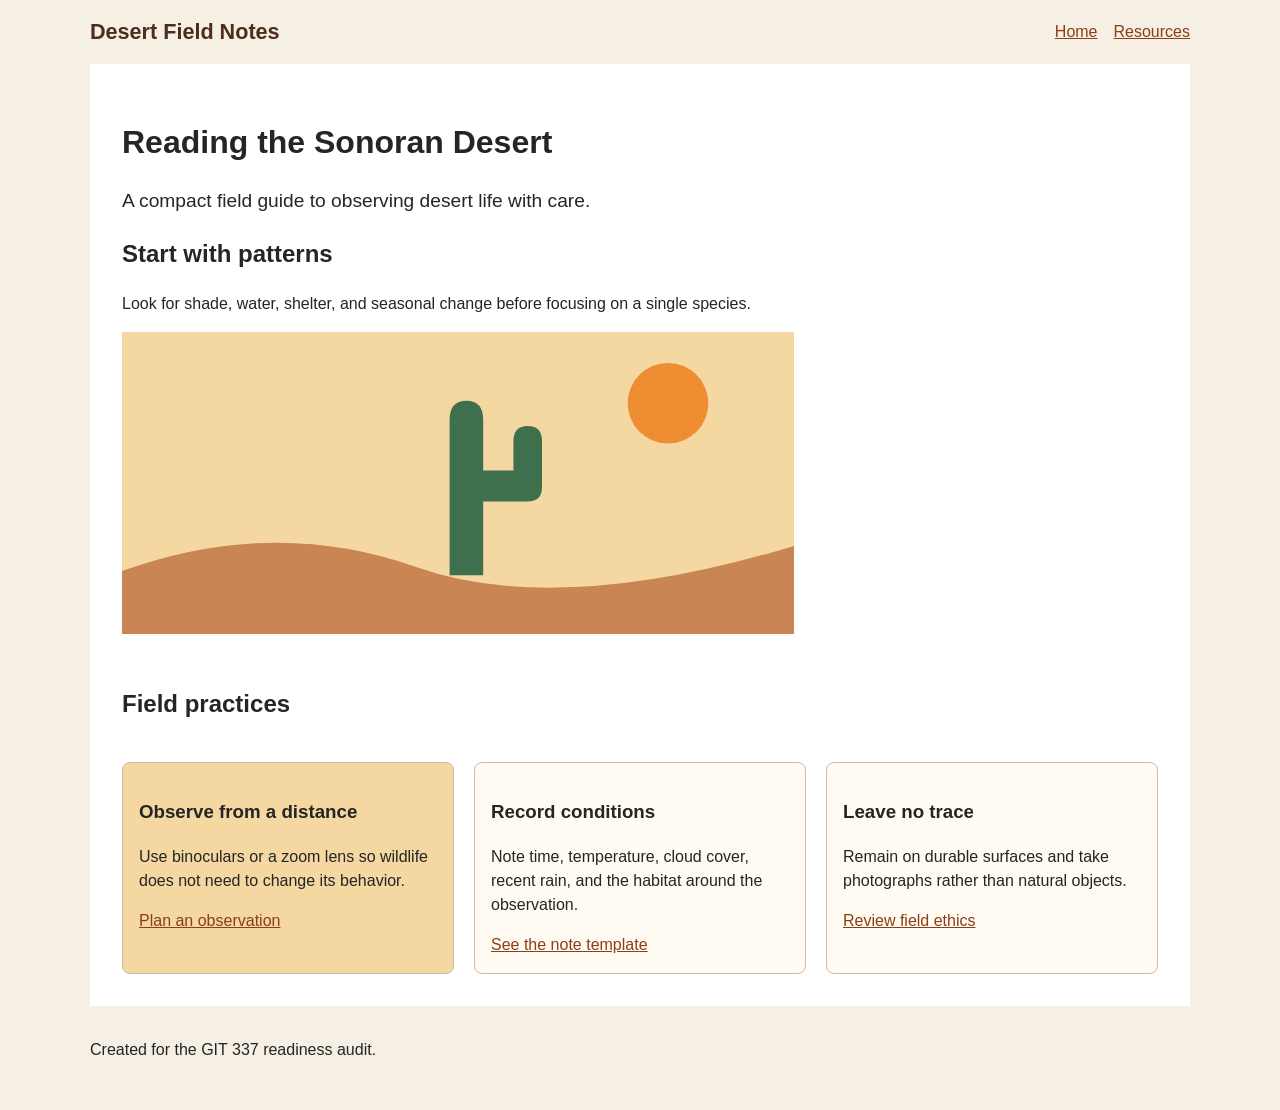
==== index.html @ 96dd663d "moved files" ====
<!DOCTYPE html>
<html lang="en">
  <head>
    <meta charset="utf-8">
    <meta name="viewport" content="width-device-width, initial-scale=1">
    <title>Desert Field Notes</title>
    <link rel="stylesheet" href="css/styles.css">
  </head>
  <body>
    <header class="site-header">
      <a class="site-name" href="index.html">Desert Field Notes</a>
      <nav aria-label="Primary navigation">
        <ul class="nav-list">
          <li><a href="index.html">Home</a></li>
          <li><a href="pages/resources.html">Resources</a></li>
        </ul>
      </nav>
    </header>

    <main>
    
      <h1>Reading the Sonoran Desert</h1>
      <p class="lede">A compact field guide to observing desert life with care.</p>

      <section class="intro">
        <h2>Start with patterns</h2>
        <p>Look for shade, water, shelter, and seasonal change before focusing on a single species.</p>
        <img src="images/saguaro-study.svg" alt="Green saguaro cactus stands in yellow desert sand, orange sunset in the sky, 2D graphics, simple and calm environment">
      </section>
    <div class="mainContainer"> 
      <section class="cards" aria-labelledby="field-practices">
        <h2 id="field-practices">Field practices</h2>
        <article class="card featured" id="featured-card">
          <h3>Observe from a distance</h3>
          <p>Use binoculars or a zoom lens so wildlife does not need to change its behavior.</p>
          <a href="pages/resources.html">Plan an observation</a>
        </article>
        <article class="card">
          <h3>Record conditions</h3>
          <p>Note time, temperature, cloud cover, recent rain, and the habitat around the observation.</p>
          <a href="pages/resources.html#notes">See the note template</a>
        </article>
        <article class="card">
          <h3>Leave no trace</h3>
          <p>Remain on durable surfaces and take photographs rather than natural objects.</p>
          <a href="pages/resources.html#ethics">Review field ethics</a>
        </article>
      </section>
    </div>
    
    </main>

    <footer>
      <p>Created for the GIT 337 readiness audit.</p>
    </footer>
  </body>
</html>
---- css/styles.css ----
* {
  box-sizing: border-box;
}


body {
  margin: 0;
  color: #252525;
  background: #f5efe4;
  font-family: Arial, Helvetica, sans-serif;
  line-height: 1.5;
  max-width: 100%;
}

a {
  color: #8b3f16;
}

a:focus {
  outline: solid #8b3f16;
}


.site-header,
main,
footer {
  width: 1100px;
  margin-inline: auto;
}

.site-header {
  display: flex;
  align-items: center;
  justify-content: space-between;
  padding-block: 1rem;
}

.site-name {
  color: #4b2e1d;
  font-size: 1.35rem;
  font-weight: 700;
  text-decoration: none;
}

.nav-list {
  display: flex;
  gap: 1rem;
  margin: 0;
  padding: 0;
  list-style: none;
}

main {
  padding: 2rem;
  background: #fff;
}

.lede {
  max-width: 60ch;
  font-size: 1.2rem;
}

.intro img {
  display: block;
  width: 100%;
  max-width: 42rem;
  height: auto;
}

.cards {
  display: grid;
  grid-template-columns: repeat(3, 1fr);
  gap: 1.25rem;
  margin-top: 2rem;
}

.cards > h2 {
  grid-column: 1 / -1;
}

.card {
  padding: 1rem;
  border: 1px solid #cbbba5;
  border-radius: .5rem;
  background: #fffaf2;
  
}

#featured-card {
  background: #f4d7a1;
}

.featured {
  background: #dce9d5;
}

.button {
  display: inline-block;
  padding: .65rem 1rem;
  color: white;
  background: #8b3f16;
  border-radius: .35rem;
  text-decoration: none;
}

footer {
  padding-block: 1rem 2rem;
}

@media (max-width: 700px) {
  body {
    display: flex;
    flex-direction: row;
  }
  
  .site-header {
    flex-direction: column;
    align-items: flex-start;
  }

}
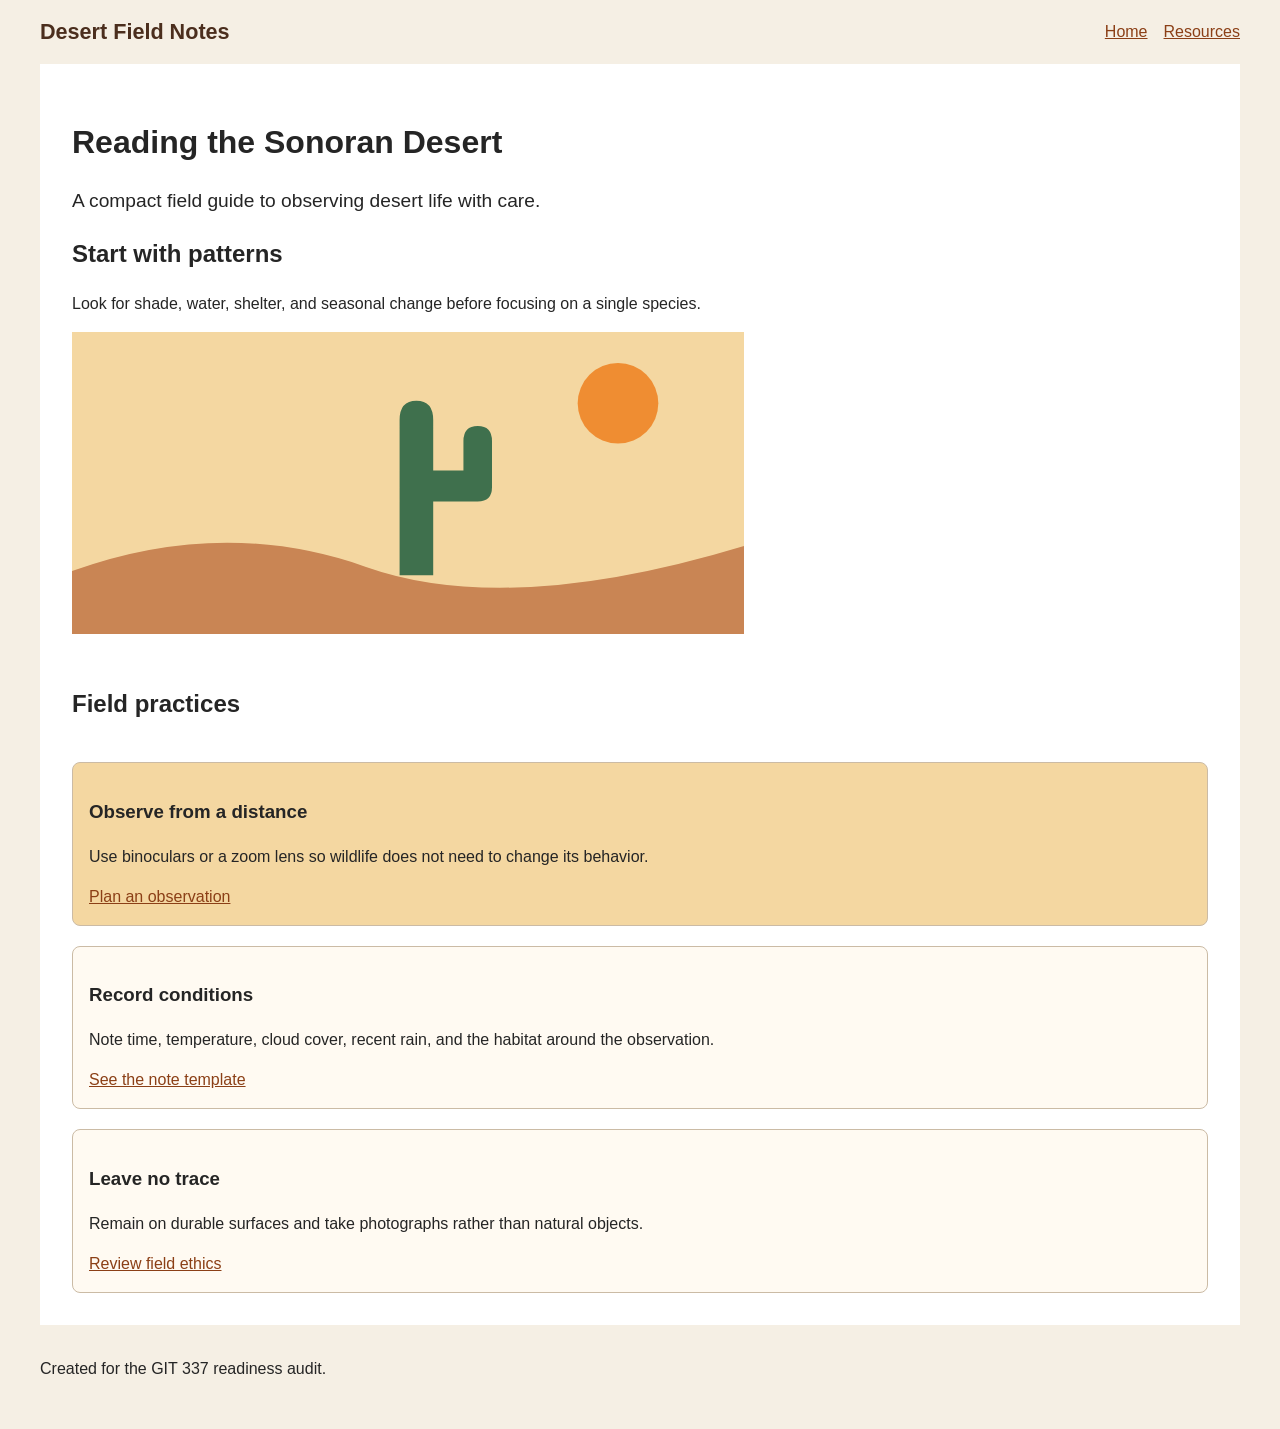
==== commit 36eb5084: "cards?" ====
--- a/index.html
+++ b/index.html
@@ -27,7 +27,6 @@
         <p>Look for shade, water, shelter, and seasonal change before focusing on a single species.</p>
         <img src="images/saguaro-study.svg" alt="Green saguaro cactus stands in yellow desert sand, orange sunset in the sky, 2D graphics, simple and calm environment">
       </section>
-    <div class="mainContainer"> 
       <section class="cards" aria-labelledby="field-practices">
         <h2 id="field-practices">Field practices</h2>
         <article class="card featured" id="featured-card">
@@ -46,7 +45,6 @@
           <a href="pages/resources.html#ethics">Review field ethics</a>
         </article>
       </section>
-    </div>
     
     </main>
 
--- a/css/styles.css
+++ b/css/styles.css
@@ -9,7 +9,6 @@
   background: #f5efe4;
   font-family: Arial, Helvetica, sans-serif;
   line-height: 1.5;
-  max-width: 100%;
 }
 
 a {
@@ -24,7 +23,7 @@
 .site-header,
 main,
 footer {
-  width: 1100px;
+  max-width: 1200px;
   margin-inline: auto;
 }
 
@@ -69,13 +68,15 @@
 
 .cards {
   display: grid;
-  grid-template-columns: repeat(3, 1fr);
+  grid-template-columns: repeat(auto-fit);
+  grid-template-rows: repeat(auto-fit);
   gap: 1.25rem;
   margin-top: 2rem;
 }
 
 .cards > h2 {
-  grid-column: 1 / -1;
+  grid-template-columns: repeat(auto-fit);
+  grid-template-rows: repeat(auto-fit);
 }
 
 .card {
@@ -107,15 +108,21 @@
   padding-block: 1rem 2rem;
 }
 
-@media (max-width: 700px) {
+@media (max-width: 500px) {
   body {
-    display: flex;
-    flex-direction: row;
+    display: grid;
+    grid-template-columns: 1fr;
+    grid-template-rows: auto;
   }
-  
+ 
+ 
   .site-header {
     flex-direction: column;
     align-items: flex-start;
   }
 
+  .cards {
+    grid-template-columns: 1fr;
+    grid-template-rows: 1fr 1fr 1fr;
+  }
 }
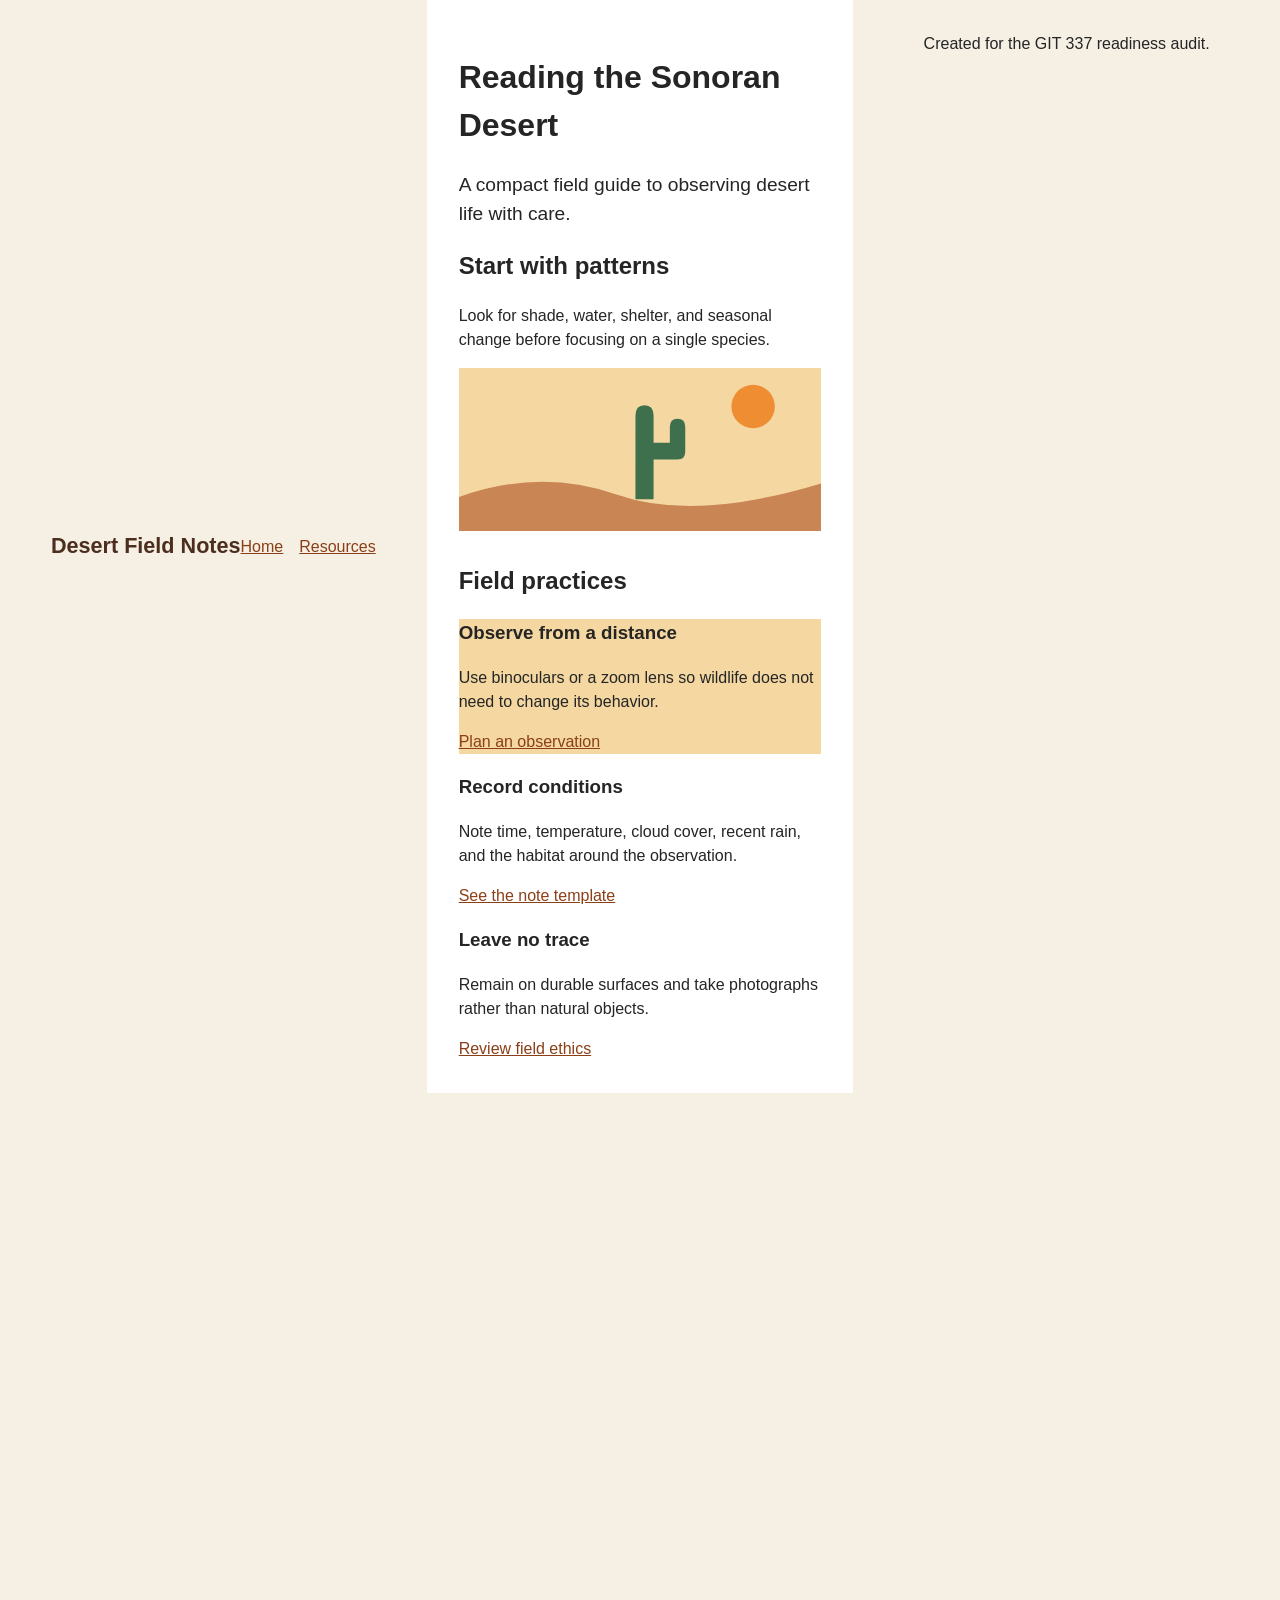
==== commit 8c9d6c2c: "grids" ====
--- a/index.html
+++ b/index.html
@@ -39,7 +39,7 @@
           <p>Note time, temperature, cloud cover, recent rain, and the habitat around the observation.</p>
           <a href="pages/resources.html#notes">See the note template</a>
         </article>
-        <article class="card">
+        <article class="card2">
           <h3>Leave no trace</h3>
           <p>Remain on durable surfaces and take photographs rather than natural objects.</p>
           <a href="pages/resources.html#ethics">Review field ethics</a>
--- a/css/styles.css
+++ b/css/styles.css
@@ -9,6 +9,9 @@
   background: #f5efe4;
   font-family: Arial, Helvetica, sans-serif;
   line-height: 1.5;
+  display: grid;
+  grid-template-columns: 1fr 1fr 1fr;
+  grid-template-rows: 1fr 1fr 1fr 1fr 1fr 1fr;
 }
 
 a {
@@ -67,19 +70,20 @@
 }
 
 .cards {
-  display: grid;
-  grid-template-columns: repeat(auto-fit);
-  grid-template-rows: repeat(auto-fit);
+  grid-column: 1;
   gap: 1.25rem;
   margin-top: 2rem;
 }
 
-.cards > h2 {
-  grid-template-columns: repeat(auto-fit);
-  grid-template-rows: repeat(auto-fit);
+.card {
+  grid-column: 2;
 }
 
-.card {
+.card2 {
+  grid-column: 3;
+}
+
+.card .card2 {
   padding: 1rem;
   border: 1px solid #cbbba5;
   border-radius: .5rem;
@@ -112,7 +116,7 @@
   body {
     display: grid;
     grid-template-columns: 1fr;
-    grid-template-rows: auto;
+    grid-template-rows: 1fr 1fr 1fr 1fr 1fr 1fr 1fr 1fr;
   }
  
  
@@ -122,7 +126,6 @@
   }
 
   .cards {
-    grid-template-columns: 1fr;
-    grid-template-rows: 1fr 1fr 1fr;
+    grid-column: 1;
   }
 }
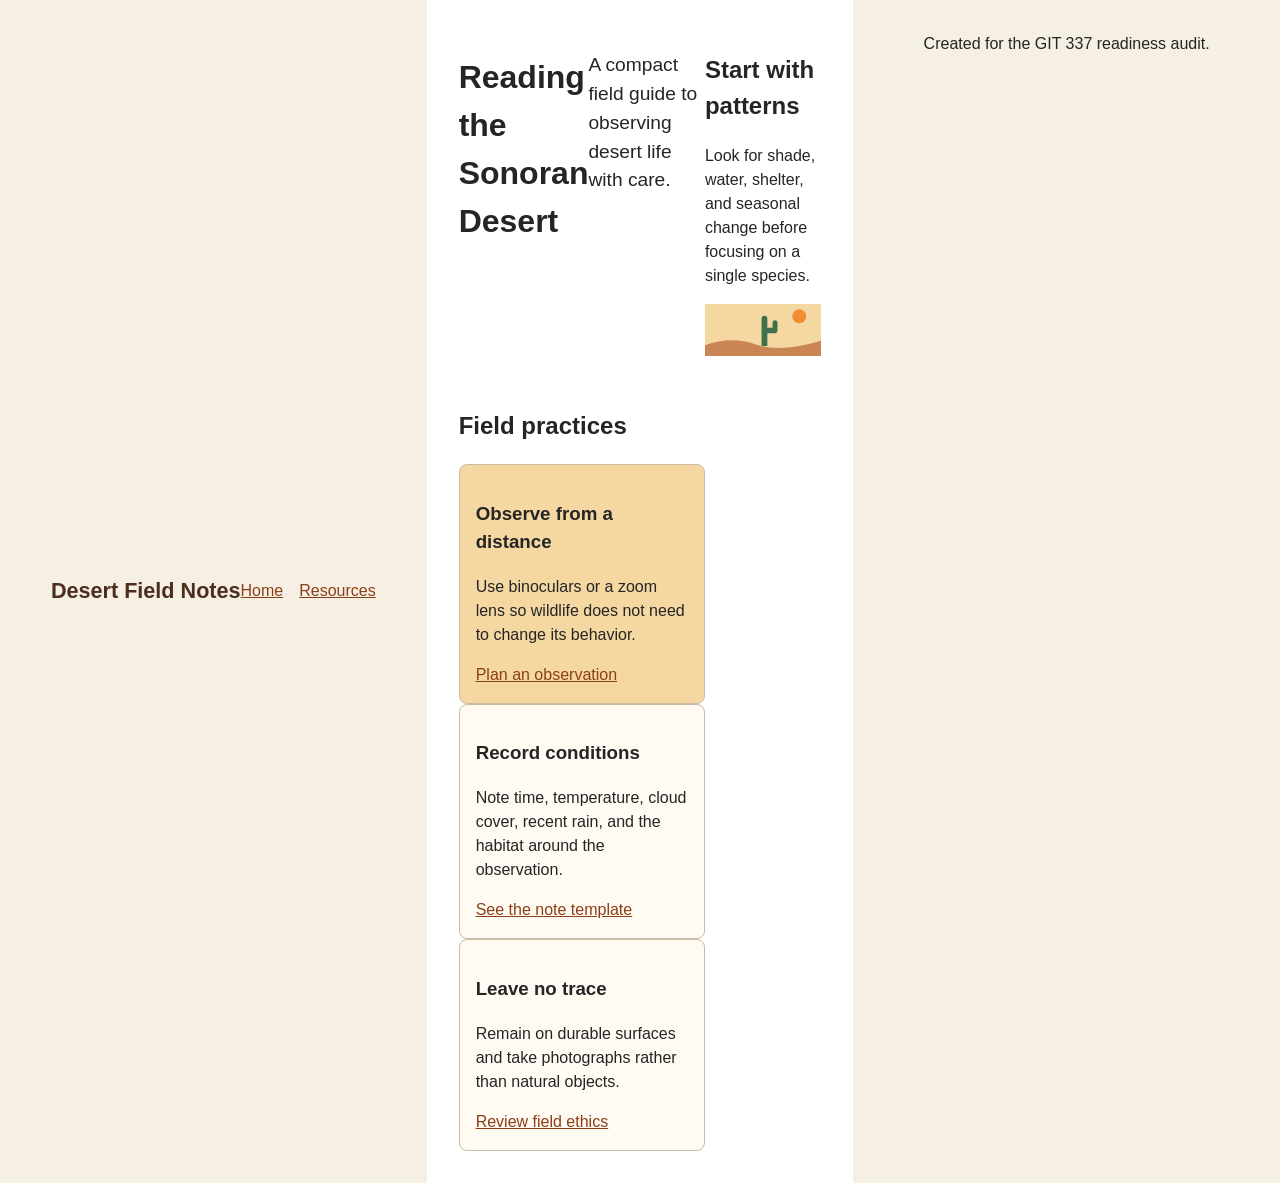
==== commit ce2efbcf: "edits - grids?" ====
--- a/index.html
+++ b/index.html
@@ -27,6 +27,7 @@
         <p>Look for shade, water, shelter, and seasonal change before focusing on a single species.</p>
         <img src="images/saguaro-study.svg" alt="Green saguaro cactus stands in yellow desert sand, orange sunset in the sky, 2D graphics, simple and calm environment">
       </section>
+      
       <section class="cards" aria-labelledby="field-practices">
         <h2 id="field-practices">Field practices</h2>
         <article class="card featured" id="featured-card">
@@ -39,7 +40,7 @@
           <p>Note time, temperature, cloud cover, recent rain, and the habitat around the observation.</p>
           <a href="pages/resources.html#notes">See the note template</a>
         </article>
-        <article class="card2">
+        <article class="card">
           <h3>Leave no trace</h3>
           <p>Remain on durable surfaces and take photographs rather than natural objects.</p>
           <a href="pages/resources.html#ethics">Review field ethics</a>
--- a/css/styles.css
+++ b/css/styles.css
@@ -11,7 +11,6 @@
   line-height: 1.5;
   display: grid;
   grid-template-columns: 1fr 1fr 1fr;
-  grid-template-rows: 1fr 1fr 1fr 1fr 1fr 1fr;
 }
 
 a {
@@ -53,6 +52,8 @@
 }
 
 main {
+  display: grid;
+  grid-template-columns: 1fr 1fr 1fr;
   padding: 2rem;
   background: #fff;
 }
@@ -70,20 +71,16 @@
 }
 
 .cards {
-  grid-column: 1;
+  grid-template-columns: repeat(3, 1fr);
   gap: 1.25rem;
   margin-top: 2rem;
 }
 
-.card {
-  grid-column: 2;
+.cards {
+  grid-column: 1 / 3;
 }
 
-.card2 {
-  grid-column: 3;
-}
-
-.card .card2 {
+.card {
   padding: 1rem;
   border: 1px solid #cbbba5;
   border-radius: .5rem;
@@ -113,19 +110,12 @@
 }
 
 @media (max-width: 500px) {
-  body {
-    display: grid;
-    grid-template-columns: 1fr;
-    grid-template-rows: 1fr 1fr 1fr 1fr 1fr 1fr 1fr 1fr;
-  }
- 
- 
-  .site-header {
+    .site-header {
     flex-direction: column;
     align-items: flex-start;
   }
 
   .cards {
-    grid-column: 1;
+    grid-template-columns: 1fr;
   }
 }
